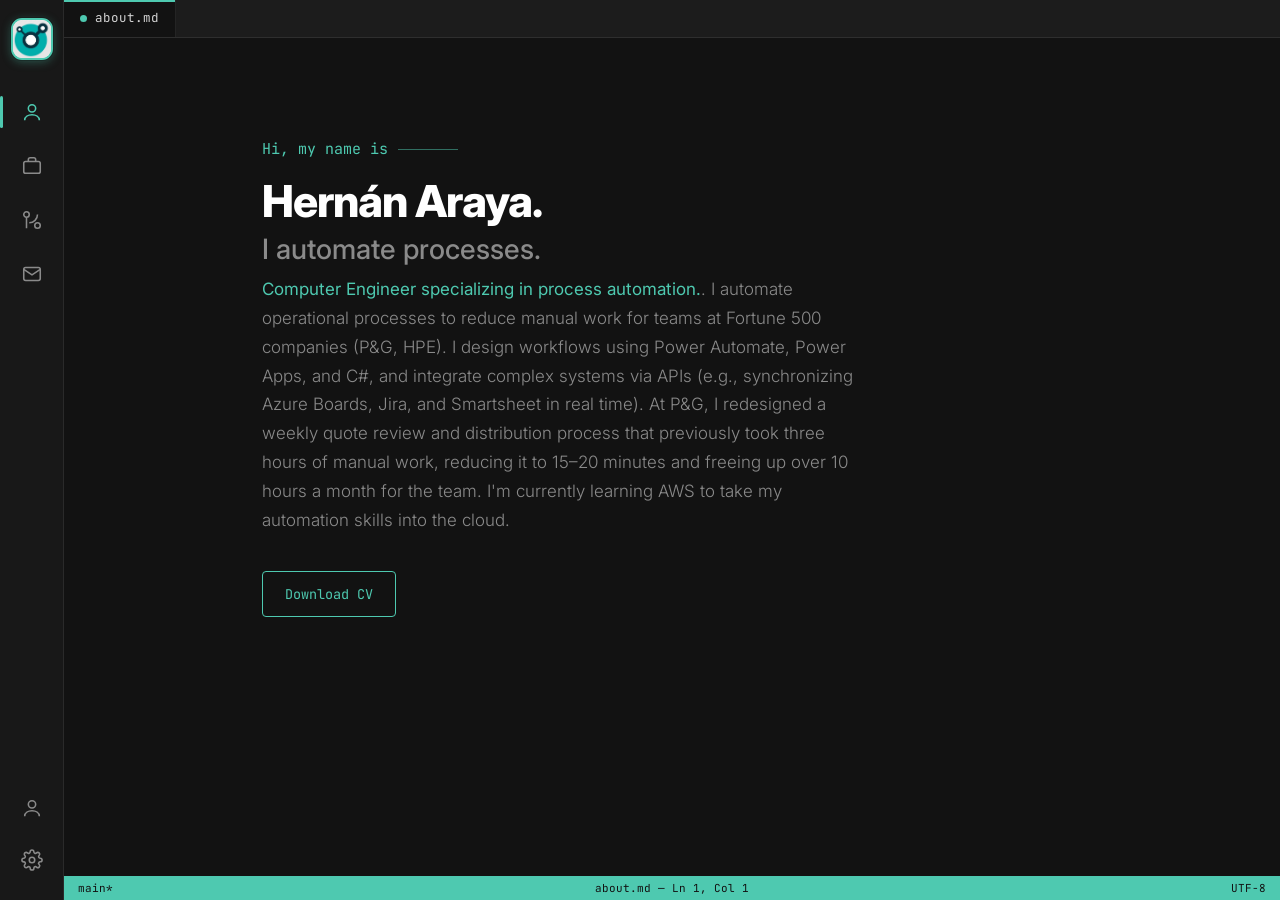
==== index.html @ 5e6f16f0 "Add assets folder and CV" ====
<!DOCTYPE html>
<html lang="es">

<head>
  <meta charset="UTF-8">
  <meta name="viewport" content="width=device-width, initial-scale=1.0">
  <link rel="icon" type="image/x-icon" href="assets/img/icon.ico">
  <title>Hernan Araya L</title>
  <link href="https://cdnjs.cloudflare.com/ajax/libs/twitter-bootstrap/5.3.3/css/bootstrap.min.css" rel="stylesheet">
  <link
    href="https://fonts.googleapis.com/css2?family=JetBrains+Mono:wght@400;500;700&family=Inter:wght@400;500;600;700;800&display=swap"
    rel="stylesheet">
  <link rel="stylesheet" type="text/css" href="styles.css">
</head>

<body>

  <div class="app">

    <!-- ICON RAIL -->
    <nav class="rail">
      <div class="rail-logo">
        <img src="assets/img/logo.jpg" alt="HDesarrollo" title="HDesarrollo">
      </div>

      <div class="rail-icons">


        <button class="rail-btn active" data-target="about">
          <!--<svg viewBox="0 0 24 24"><path d="M14 3v4a1 1 0 0 0 1 1h4"/><path d="M17 21H7a2 2 0 0 1-2-2V5a2 2 0 0 1 2-2h7l5 5v11a2 2 0 0 1-2 2z"/><path d="M9 13h6"/><path d="M9 17h6"/></svg>-->
          <svg viewBox="0 0 24 24">
            <circle cx="12" cy="8" r="4" />
            <path d="M4 21c0-4 4-6 8-6s8 2 8 6" />
          </svg>
          <span class="rail-tooltip">about.md</span>
        </button>

        <button class="rail-btn" data-target="work">
          <svg viewBox="0 0 24 24">
            <rect x="3" y="7" width="18" height="13" rx="2" />
            <path d="M8 7V5a2 2 0 0 1 2-2h4a2 2 0 0 1 2 2v2" />
          </svg>
          <span class="rail-tooltip">experience.py</span>
        </button>

        <button class="rail-btn" data-target="experience">
          <svg viewBox="0 0 24 24">
            <circle cx="6" cy="6" r="3" />
            <path d="M6 9v12" />
            <circle cx="18" cy="18" r="3" />
            <path d="M18 6a9 9 0 0 1-9 9" />
          </svg>
          <span class="rail-tooltip">projects.js</span>
        </button>



        <button class="rail-btn" data-target="contact">
          <svg viewBox="0 0 24 24">
            <rect x="3" y="5" width="18" height="14" rx="2" />
            <path d="m3 7 9 6 9-6" />
          </svg>
          <span class="rail-tooltip">contact.sh</span>
        </button>

      </div>
      <div class="rail-bottom">
        <button class="rail-btn">
          <svg viewBox="0 0 24 24">
            <circle cx="12" cy="8" r="4" />
            <path d="M4 21c0-4 4-6 8-6s8 2 8 6" />
          </svg>
          <span class="rail-tooltip">Hernán Araya</span>
        </button>
        <button class="rail-btn">
          <svg viewBox="0 0 24 24">
            <circle cx="12" cy="12" r="3" />
            <path
              d="M19.4 15a1.7 1.7 0 0 0 .34 1.87l.06.06a2 2 0 1 1-2.83 2.83l-.06-.06a1.7 1.7 0 0 0-1.87-.34 1.7 1.7 0 0 0-1 1.55V21a2 2 0 0 1-4 0v-.09A1.7 1.7 0 0 0 9 19.4a1.7 1.7 0 0 0-1.87.34l-.06.06a2 2 0 1 1-2.83-2.83l.06-.06a1.7 1.7 0 0 0 .34-1.87 1.7 1.7 0 0 0-1.55-1H3a2 2 0 0 1 0-4h.09A1.7 1.7 0 0 0 4.6 9a1.7 1.7 0 0 0-.34-1.87l-.06-.06a2 2 0 1 1 2.83-2.83l.06.06a1.7 1.7 0 0 0 1.87.34H9a1.7 1.7 0 0 0 1-1.55V3a2 2 0 0 1 4 0v.09a1.7 1.7 0 0 0 1 1.55 1.7 1.7 0 0 0 1.87-.34l.06-.06a2 2 0 1 1 2.83 2.83l-.06.06a1.7 1.7 0 0 0-.34 1.87V9a1.7 1.7 0 0 0 1.55 1H21a2 2 0 0 1 0 4h-.09a1.7 1.7 0 0 0-1.55 1z" />
          </svg>
          <span class="rail-tooltip">Settings</span>
        </button>
      </div>
    </nav>

    <!-- MAIN AREA -->
    <div class="main">

      <div class="tabbar">
        <div class="tab" id="tabLabel"><span class="dot"></span><span id="tabText">about.md</span></div>
      </div>

      <div class="content">

        <!-- ABOUT -->
        <section class="panel show" id="panel-about">
          <div class="eyebrow">Hi, my name is</div>
          <h1 class="page-title">Hernán Araya.</h1>
          <h3 class="page-title"><span>I automate processes.</span></h3>
          <p class="lead">
            <strong style="color:var(--teal)">Computer Engineer specializing in process automation.</strong>.
        
            I automate operational processes to reduce manual work for teams at Fortune 500 companies (P&G, HPE). I
            design workflows using Power Automate, Power Apps, and C#, and integrate complex systems via APIs (e.g.,
            synchronizing Azure Boards, Jira, and Smartsheet in real time).

            At P&G, I redesigned a weekly quote review and distribution process that previously took three hours of
            manual work, reducing it to 15–20 minutes and freeing up over 10 hours a month for the team.

           I'm currently learning AWS to take my automation skills into the cloud.
          </p>
          <a href="assets/Hernan Araya L Profile.pdf" download="Hernan Araya L Profile.pdf" class="btn-teal">Download CV</a>
        </section>

        <!-- EXPERIENCE -->
        <section class="panel" id="panel-work">
          <div class="num-heading"><span class="n">02.</span> Dónde he trabajado</div>

          <div class="exp-row">
            <div class="exp-date">2023 — Presente</div>
            <div>
              <div class="exp-role">Ingeniera de Software <span class="exp-company">@ Upstatement</span></div>
              <div class="exp-desc">Desarrollo de interfaces accesibles y de alto rendimiento para clientes de medios,
                gobierno y salud, colaborando estrechamente con diseño y producto.</div>
            </div>
          </div>

          <div class="exp-row">
            <div class="exp-date">2021 — 2023</div>
            <div>
              <div class="exp-role">Desarrolladora Frontend <span class="exp-company">@ Apollo GraphQL</span></div>
              <div class="exp-desc">Construcción de herramientas de documentación interactivas y mejoras en el
                rendimiento del sitio principal, reduciendo el tiempo de carga en un 40%.</div>
            </div>
          </div>

          <div class="exp-row">
            <div class="exp-date">2019 — 2021</div>
            <div>
              <div class="exp-role">Ingeniera Frontend <span class="exp-company">@ Starry</span></div>
              <div class="exp-desc">Desarrollo del panel de autoservicio del cliente, utilizado por miles de usuarios
                cada día para gestionar su servicio de internet.</div>
            </div>
          </div>
        </section>

        <!-- WORK / PROJECTS -->
        <section class="panel" id="panel-experience">
          <div class="num-heading"><span class="n">03.</span> Algunas cosas que he construido</div>

          <div class="proj-grid">
            <div class="proj-card">
              <div class="proj-top">
                <div class="proj-icon"><svg viewBox="0 0 24 24">
                    <rect x="3" y="3" width="7" height="7" rx="1" />
                    <rect x="14" y="3" width="7" height="7" rx="1" />
                    <rect x="3" y="14" width="7" height="7" rx="1" />
                    <rect x="14" y="14" width="7" height="7" rx="1" />
                  </svg></div>
                <div class="proj-links">
                  <svg viewBox="0 0 24 24">
                    <path
                      d="M9 19c-5 1.5-5-2.5-7-3m14 6v-3.9a3.1 3.1 0 0 0-.9-2.4c3-.3 6-1.5 6-6.6a5.1 5.1 0 0 0-1.4-3.5 4.7 4.7 0 0 0-.1-3.5s-1.1-.3-3.5 1.3a12.3 12.3 0 0 0-6.4 0C7.3 1.8 6.2 2.1 6.2 2.1a4.7 4.7 0 0 0-.1 3.5A5.1 5.1 0 0 0 4.7 9c0 5.1 3 6.3 6 6.6a3.1 3.1 0 0 0-.9 2.4V22" />
                  </svg>
                  <svg viewBox="0 0 24 24">
                    <path d="M18 13v6a2 2 0 0 1-2 2H5a2 2 0 0 1-2-2V8a2 2 0 0 1 2-2h6" />
                    <path d="m15 3 6 6" />
                    <path d="M10 14 21 3" />
                  </svg>
                </div>
              </div>
              <div class="proj-title">Halcyon Theme</div>
              <div class="proj-desc">Un tema oscuro de baja contrast para VS Code, Sublime Text, Atom, iTerm y más,
                descargado más de 200,000 veces.</div>
              <ul class="proj-stack">
                <li>VS Code</li>
                <li>Sublime Text</li>
                <li>Atom</li>
              </ul>
            </div>

            <div class="proj-card">
              <div class="proj-top">
                <div class="proj-icon"><svg viewBox="0 0 24 24">
                    <rect x="3" y="3" width="7" height="7" rx="1" />
                    <rect x="14" y="3" width="7" height="7" rx="1" />
                    <rect x="3" y="14" width="7" height="7" rx="1" />
                    <rect x="14" y="14" width="7" height="7" rx="1" />
                  </svg></div>
                <div class="proj-links">
                  <svg viewBox="0 0 24 24">
                    <path
                      d="M9 19c-5 1.5-5-2.5-7-3m14 6v-3.9a3.1 3.1 0 0 0-.9-2.4c3-.3 6-1.5 6-6.6a5.1 5.1 0 0 0-1.4-3.5 4.7 4.7 0 0 0-.1-3.5s-1.1-.3-3.5 1.3a12.3 12.3 0 0 0-6.4 0C7.3 1.8 6.2 2.1 6.2 2.1a4.7 4.7 0 0 0-.1 3.5A5.1 5.1 0 0 0 4.7 9c0 5.1 3 6.3 6 6.6a3.1 3.1 0 0 0-.9 2.4V22" />
                  </svg>
                  <svg viewBox="0 0 24 24">
                    <path d="M18 13v6a2 2 0 0 1-2 2H5a2 2 0 0 1-2-2V8a2 2 0 0 1 2-2h6" />
                    <path d="m15 3 6 6" />
                    <path d="M10 14 21 3" />
                  </svg>
                </div>
              </div>
              <div class="proj-title">Spotify Profile</div>
              <div class="proj-desc">Aplicación web que usa la API de Spotify para mostrar información detallada sobre
                el perfil musical de un usuario.</div>
              <ul class="proj-stack">
                <li>React</li>
                <li>Express</li>
                <li>Spotify API</li>
              </ul>
            </div>

            <div class="proj-card">
              <div class="proj-top">
                <div class="proj-icon"><svg viewBox="0 0 24 24">
                    <rect x="3" y="3" width="7" height="7" rx="1" />
                    <rect x="14" y="3" width="7" height="7" rx="1" />
                    <rect x="3" y="14" width="7" height="7" rx="1" />
                    <rect x="14" y="14" width="7" height="7" rx="1" />
                  </svg></div>
                <div class="proj-links">
                  <svg viewBox="0 0 24 24">
                    <path
                      d="M9 19c-5 1.5-5-2.5-7-3m14 6v-3.9a3.1 3.1 0 0 0-.9-2.4c3-.3 6-1.5 6-6.6a5.1 5.1 0 0 0-1.4-3.5 4.7 4.7 0 0 0-.1-3.5s-1.1-.3-3.5 1.3a12.3 12.3 0 0 0-6.4 0C7.3 1.8 6.2 2.1 6.2 2.1a4.7 4.7 0 0 0-.1 3.5A5.1 5.1 0 0 0 4.7 9c0 5.1 3 6.3 6 6.6a3.1 3.1 0 0 0-.9 2.4V22" />
                  </svg>
                </div>
              </div>
              <div class="proj-title">Build a Spotify Connected App</div>
              <div class="proj-desc">Curso en video y guía escrita para construir una app conectada a la API de Spotify
                usando Node y React.</div>
              <ul class="proj-stack">
                <li>Node.js</li>
                <li>React</li>
                <li>Heroku</li>
              </ul>
            </div>

            <div class="proj-card">
              <div class="proj-top">
                <div class="proj-icon"><svg viewBox="0 0 24 24">
                    <rect x="3" y="3" width="7" height="7" rx="1" />
                    <rect x="14" y="3" width="7" height="7" rx="1" />
                    <rect x="3" y="14" width="7" height="7" rx="1" />
                    <rect x="14" y="14" width="7" height="7" rx="1" />
                  </svg></div>
                <div class="proj-links">
                  <svg viewBox="0 0 24 24">
                    <path
                      d="M9 19c-5 1.5-5-2.5-7-3m14 6v-3.9a3.1 3.1 0 0 0-.9-2.4c3-.3 6-1.5 6-6.6a5.1 5.1 0 0 0-1.4-3.5 4.7 4.7 0 0 0-.1-3.5s-1.1-.3-3.5 1.3a12.3 12.3 0 0 0-6.4 0C7.3 1.8 6.2 2.1 6.2 2.1a4.7 4.7 0 0 0-.1 3.5A5.1 5.1 0 0 0 4.7 9c0 5.1 3 6.3 6 6.6a3.1 3.1 0 0 0-.9 2.4V22" />
                  </svg>
                  <svg viewBox="0 0 24 24">
                    <path d="M18 13v6a2 2 0 0 1-2 2H5a2 2 0 0 1-2-2V8a2 2 0 0 1 2-2h6" />
                    <path d="m15 3 6 6" />
                    <path d="M10 14 21 3" />
                  </svg>
                </div>
              </div>
              <div class="proj-title">Personal Website V3</div>
              <div class="proj-desc">Mi sitio personal, construido con Gatsby y alojado en Netlify, con animaciones
                cuidadas y diseño responsive.</div>
              <ul class="proj-stack">
                <li>Gatsby</li>
                <li>Netlify CMS</li>
              </ul>
            </div>
          </div>
        </section>

        <!-- CONTACT -->
        <section class="panel" id="panel-contact">
          <div class="contact-wrap">
            <div class="eyebrow">04. Qué sigue</div>
            <h1 class="page-title">Ponte en contacto</h1>
            <p class="lead">
              Actualmente estoy abierta a nuevas oportunidades; mi bandeja de entrada siempre
              está abierta. Ya sea que tengas una pregunta o solo quieras saludar, ¡haré lo
              posible por responderte!
            </p>
            <a href="mailto:hello@example.com" class="btn-teal">Di hola</a>
            <div class="contact-links">
              <a href="#">GitHub</a>
              <a href="#">LinkedIn</a>
              <a href="#">Twitter</a>
              <a href="#">Instagram</a>
            </div>
          </div>
        </section>

      </div>

      <div class="statusbar">
        <span>main*</span>
        <span id="statusText">about.md — Ln 1, Col 1</span>
        <span>UTF-8</span>
      </div>

    </div>
  </div>

  <script src="https://cdnjs.cloudflare.com/ajax/libs/twitter-bootstrap/5.3.3/js/bootstrap.bundle.min.js"></script>
  <script src="script.js"> </script>
</body>

</html>
---- styles.css ----
:root{
    --navy: #121212;
    --navy-light: #1c1c1c;
    --navy-lighter: #2a2a2a;
    --rail: #181818;
    --slate: #8a8a8a;
    --slate-light: #d4d4d4;
    --teal: #4ec9b0;
    --white: #ffffff;
    --border: rgba(255,255,255,0.08);
  }
  *{box-sizing:border-box;}
  html,body{height:100%;}
  body{
    margin:0;
    background:var(--navy);
    color:var(--slate);
    font-family:'Inter',sans-serif;
    overflow:hidden;
  }
  .app{
    display:flex;
    height:100vh;
    width:100vw;
  }

  /* ===== ICON RAIL ===== */
  .rail{
    width:64px;
    flex-shrink:0;
    background:var(--rail);
    border-right:1px solid var(--border);
    display:flex;
    flex-direction:column;
    align-items:center;
    padding-top:18px;
  }
  .rail-logo{
    width:42px;height:42px;
    border-radius:11px;
    overflow:hidden;
    background:#f6f7f8;
    border:2px solid var(--teal);
    box-shadow:0 0 0 1px rgba(0,0,0,0.25), 0 2px 10px rgba(78,201,176,0.35);
    display:flex;align-items:center;justify-content:center;
    margin-bottom:28px;
  }
  .rail-logo img{
    width:100%;height:100%;
    object-fit:cover;
  }
  .rail-icons{
    display:flex;
    flex-direction:column;
    gap:6px;
    flex:1;
  }
  .rail-btn{
    width:48px;height:48px;
    display:flex;align-items:center;justify-content:center;
    background:none;border:none;
    color:var(--slate);
    position:relative;
    cursor:pointer;
    border-radius:8px;
    transition:color .2s ease, background .2s ease;
  }
  .rail-btn svg{width:22px;height:22px;stroke:currentColor;fill:none;stroke-width:1.7;transition:transform .2s ease;}
  .rail-btn:hover{color:var(--white);}
  .rail-btn:hover svg{transform:translateY(-1px);}
  .rail-btn.active{color:var(--teal);}
  .rail-btn.active::before{
    content:"";
    position:absolute;
    left:-8px; top:8px; bottom:8px;
    width:3px;
    background:var(--teal);
    border-radius:2px;
  }
  .rail-bottom{
    display:flex;flex-direction:column;gap:4px;
    padding-bottom:16px;
  }
  .rail-tooltip{
    position:absolute;
    left:60px;
    background:var(--navy-lighter);
    color:var(--white);
    font-size:12px;
    font-family:'JetBrains Mono',monospace;
    padding:5px 10px;
    border-radius:5px;
    white-space:nowrap;
    opacity:0;
    pointer-events:none;
    transform:translateX(-6px);
    transition:opacity .15s ease, transform .15s ease;
    z-index:10;
    border:1px solid var(--border);
  }
  .rail-btn:hover .rail-tooltip{opacity:1; transform:translateX(0);}

  /* ===== MAIN AREA ===== */
  .main{
    flex:1;
    display:flex;
    flex-direction:column;
    min-width:0;
  }

  /* fake editor tab bar, reflects active section like an open file */
  .tabbar{
    height:38px;
    background:var(--navy-light);
    border-bottom:1px solid var(--border);
    display:flex;
    align-items:stretch;
    flex-shrink:0;
  }
  .tab{
    display:flex;align-items:center;gap:8px;
    padding:0 16px;
    font-family:'JetBrains Mono',monospace;
    font-size:12.5px;
    color:var(--slate-light);
    border-right:1px solid var(--border);
    background:var(--navy);
    position:relative;
  }
  .tab::before{
    content:"";
    position:absolute;
    top:0;left:0;right:0;
    height:2px;
    background:var(--teal);
  }
  .tab .dot{width:7px;height:7px;border-radius:50%;background:var(--teal);flex-shrink:0;}

  .content{
    flex:1;
    overflow-y:auto;
    padding:0;
  }
  .content::-webkit-scrollbar{width:10px;}
  .content::-webkit-scrollbar-track{background:var(--navy);}
  .content::-webkit-scrollbar-thumb{background:var(--navy-lighter);border-radius:6px;}

  .panel{
    display:none;
    max-width:900px;
    margin:0 auto;
    padding:100px 40px 120px;
    animation:fadeUp .45s ease;
  }
  .panel.show{display:block;}
  @keyframes fadeUp{
    from{opacity:0; transform:translateY(14px);}
    to{opacity:1; transform:translateY(0);}
  }

  .eyebrow{
    color:var(--teal);
    font-family:'JetBrains Mono',monospace;
    font-size:15px;
    margin-bottom:14px;
    display:flex;
    align-items:center;
    gap:10px;
  }
  .eyebrow::after{
    content:"";
    height:1px;
    flex:0 0 60px;
    background:var(--teal);
    opacity:.5;
  }
  h1.page-title{
    font-size:44px;
    font-weight:800;
    color:var(--white);
    margin:0 0 6px;
    letter-spacing:-1px;
  }
  h1.page-title span{color:var(--slate);}
  p.lead{
    max-width:600px;
    font-size:17px;
    line-height:1.7;
    color:var(--slate);
  }
  .btn-teal{
    margin-top:20px;
    display:inline-block;
    border:1px solid var(--teal);
    color:var(--teal);
    font-family:'JetBrains Mono',monospace;
    font-size:13.5px;
    padding:12px 22px;
    border-radius:4px;
    text-decoration:none;
    transition:background .2s ease, transform .2s ease;
  }
  .btn-teal:hover{background:rgba(100,255,218,0.08); transform:translateY(-2px); color:var(--teal);}

  /* numbered heading used for sections where sequence is real (experience timeline) */
  .num-heading{
    display:flex;align-items:center;gap:10px;
    font-size:26px;font-weight:700;color:var(--white);
    margin-bottom:36px;
  }
  .num-heading .n{color:var(--teal); font-family:'JetBrains Mono',monospace; font-size:20px;}
  .num-heading::after{content:"";flex:1;height:1px;background:var(--navy-lighter);margin-left:14px;}

  /* Experience */
  .exp-row{
    display:flex;
    gap:24px;
    padding:22px 0;
    border-bottom:1px solid var(--navy-lighter);
  }
  .exp-row:last-child{border-bottom:none;}
  .exp-date{
    width:130px;flex-shrink:0;
    font-family:'JetBrains Mono',monospace;
    font-size:12.5px;
    color:var(--slate);
    padding-top:3px;
  }
  .exp-role{color:var(--white); font-weight:600; font-size:16px; margin-bottom:4px;}
  .exp-company{color:var(--teal); font-weight:500;}
  .exp-desc{margin-top:8px; font-size:14.5px; line-height:1.7; color:var(--slate);}

  /* Projects */
  .proj-grid{display:grid; grid-template-columns:1fr 1fr; gap:22px;}
  @media (max-width:700px){.proj-grid{grid-template-columns:1fr;}}
  .proj-card{
    background:var(--navy-light);
    border:1px solid var(--border);
    border-radius:6px;
    padding:24px;
    transition:transform .25s ease, border-color .25s ease;
  }
  .proj-card:hover{transform:translateY(-5px); border-color:var(--teal);}
  .proj-top{display:flex; justify-content:space-between; align-items:flex-start; margin-bottom:18px;}
  .proj-icon{color:var(--teal);}
  .proj-icon svg{width:22px;height:22px;stroke:currentColor;fill:none;stroke-width:1.6;}
  .proj-links{display:flex; gap:12px; color:var(--slate-light);}
  .proj-links svg{width:19px;height:19px;stroke:currentColor;fill:none;stroke-width:1.6;}
  .proj-title{color:var(--white); font-size:17.5px; font-weight:700; margin-bottom:10px;}
  .proj-desc{font-size:14px; line-height:1.7; color:var(--slate);}
  .proj-stack{
    list-style:none; display:flex; flex-wrap:wrap; gap:10px 14px;
    padding:0; margin:18px 0 0;
    font-family:'JetBrains Mono',monospace;
    font-size:11.5px; color:var(--slate);
  }

  /* Contact */
  .contact-wrap{text-align:center; padding-top:60px;}
  .contact-wrap .eyebrow{justify-content:center;}
  .contact-wrap .eyebrow::after{display:none;}
  .contact-wrap h1{font-size:46px;}
  .contact-wrap p.lead{margin:0 auto; text-align:center;}
  .contact-links{
    display:flex; justify-content:center; gap:22px; margin-top:36px;
    font-family:'JetBrains Mono',monospace; font-size:13px;
  }
  .contact-links a{color:var(--slate-light); text-decoration:none; border-bottom:1px solid transparent;}
  .contact-links a:hover{color:var(--teal); border-color:var(--teal);}

  /* status bar bottom, VS Code flavor */
  .statusbar{
    height:24px;
    background:var(--teal);
    color:var(--navy);
    font-family:'JetBrains Mono',monospace;
    font-size:11px;
    display:flex;
    align-items:center;
    justify-content:space-between;
    padding:0 14px;
    flex-shrink:0;
  }
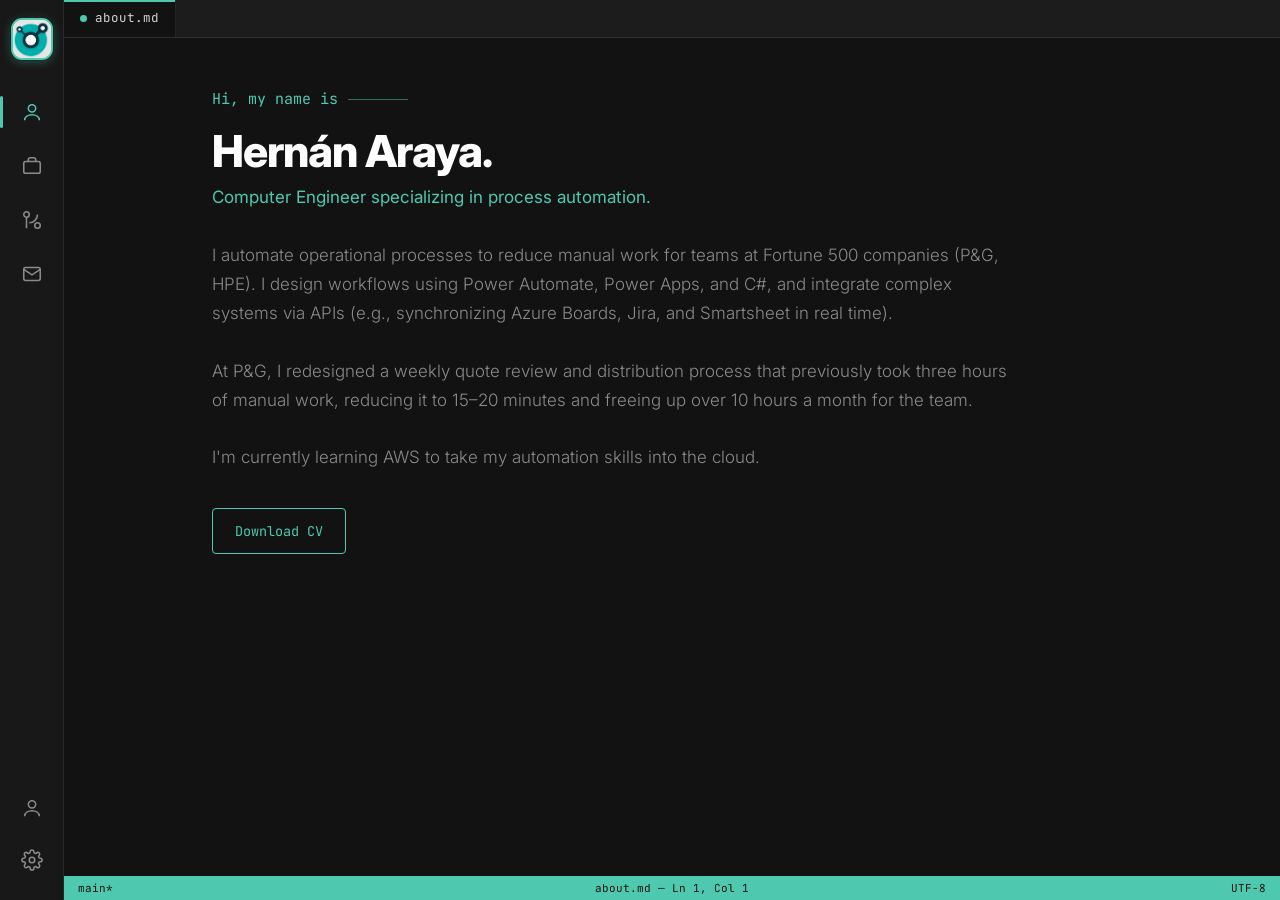
==== commit 191fab50: "Add CV and modified the max-width to p tag" ====
--- a/index.html
+++ b/index.html
@@ -96,17 +96,16 @@
         <section class="panel show" id="panel-about">
           <div class="eyebrow">Hi, my name is</div>
           <h1 class="page-title">Hernán Araya.</h1>
-          <h3 class="page-title"><span>I automate processes.</span></h3>
           <p class="lead">
-            <strong style="color:var(--teal)">Computer Engineer specializing in process automation.</strong>.
-        
+            <strong style="color:var(--teal)">Computer Engineer specializing in process automation.</strong>
+            <br><br>
             I automate operational processes to reduce manual work for teams at Fortune 500 companies (P&G, HPE). I
             design workflows using Power Automate, Power Apps, and C#, and integrate complex systems via APIs (e.g.,
             synchronizing Azure Boards, Jira, and Smartsheet in real time).
-
+            <br><br>
             At P&G, I redesigned a weekly quote review and distribution process that previously took three hours of
             manual work, reducing it to 15–20 minutes and freeing up over 10 hours a month for the team.
-
+            <br><br>
            I'm currently learning AWS to take my automation skills into the cloud.
           </p>
           <a href="assets/Hernan Araya L Profile.pdf" download="Hernan Araya L Profile.pdf" class="btn-teal">Download CV</a>
--- a/styles.css
+++ b/styles.css
@@ -147,11 +147,12 @@
 
   .panel{
     display:none;
-    max-width:900px;
+    max-width:1000px;
     margin:0 auto;
-    padding:100px 40px 120px;
+    padding:50px 40px 120px;
     animation:fadeUp .45s ease;
   }
+
   .panel.show{display:block;}
   @keyframes fadeUp{
     from{opacity:0; transform:translateY(14px);}
@@ -183,7 +184,7 @@
   }
   h1.page-title span{color:var(--slate);}
   p.lead{
-    max-width:600px;
+    max-width:800px;
     font-size:17px;
     line-height:1.7;
     color:var(--slate);
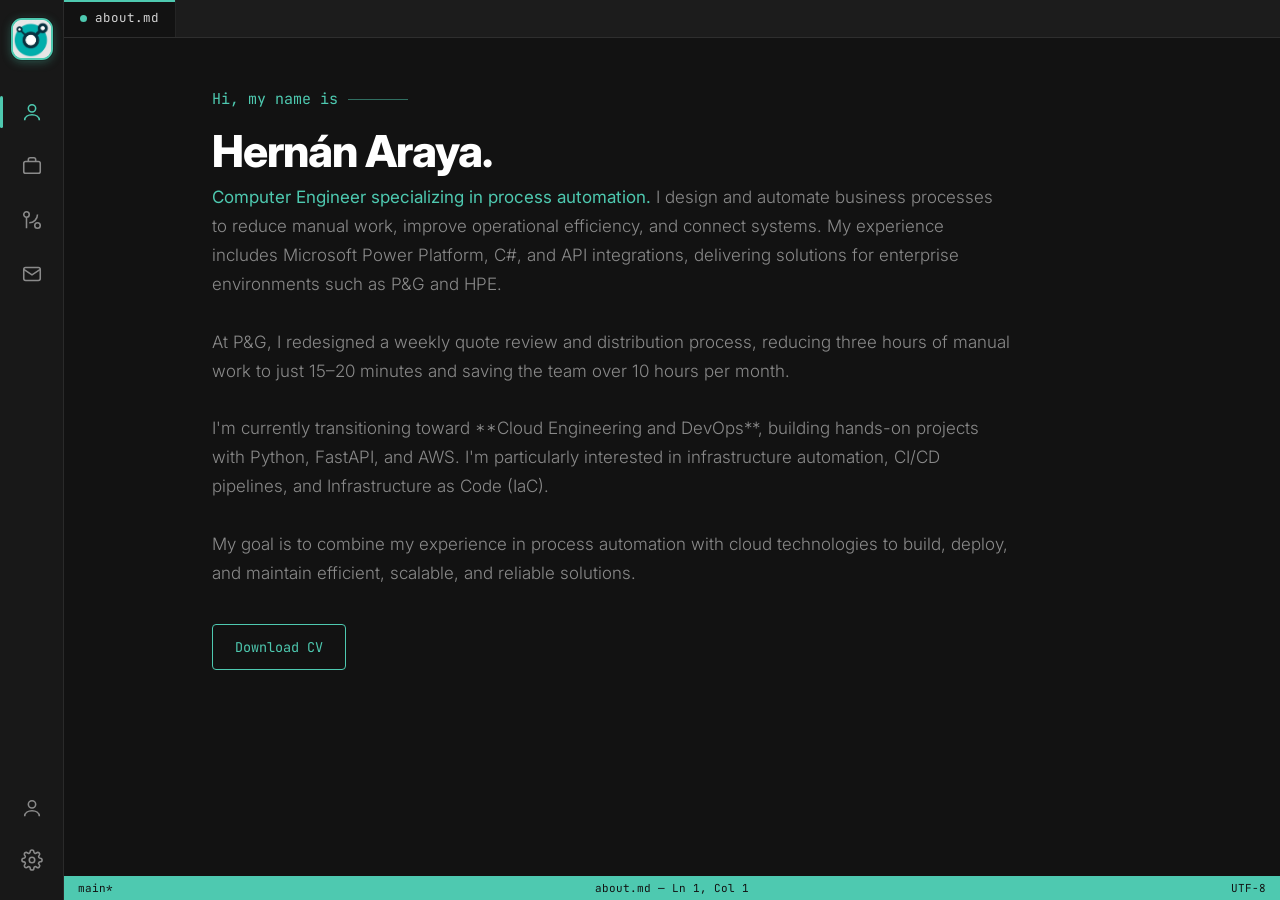
==== commit 4aaffd28: "Revise personal description and skills in index.html Updated the personal description to reflect cur" ====
--- a/index.html
+++ b/index.html
@@ -40,7 +40,7 @@
             <rect x="3" y="7" width="18" height="13" rx="2" />
             <path d="M8 7V5a2 2 0 0 1 2-2h4a2 2 0 0 1 2 2v2" />
           </svg>
-          <span class="rail-tooltip">experience.py</span>
+          <span class="rail-tooltip">experience.js</span>
         </button>
 
         <button class="rail-btn" data-target="experience">
@@ -50,7 +50,7 @@
             <circle cx="18" cy="18" r="3" />
             <path d="M18 6a9 9 0 0 1-9 9" />
           </svg>
-          <span class="rail-tooltip">projects.js</span>
+          <span class="rail-tooltip">projects.py</span>
         </button>
 
 
@@ -98,56 +98,243 @@
           <h1 class="page-title">Hernán Araya.</h1>
           <p class="lead">
             <strong style="color:var(--teal)">Computer Engineer specializing in process automation.</strong>
-            <br><br>
-            I automate operational processes to reduce manual work for teams at Fortune 500 companies (P&G, HPE). I
-            design workflows using Power Automate, Power Apps, and C#, and integrate complex systems via APIs (e.g.,
-            synchronizing Azure Boards, Jira, and Smartsheet in real time).
-            <br><br>
-            At P&G, I redesigned a weekly quote review and distribution process that previously took three hours of
-            manual work, reducing it to 15–20 minutes and freeing up over 10 hours a month for the team.
-            <br><br>
-           I'm currently learning AWS to take my automation skills into the cloud.
+            
+
+
+         
+
+I design and automate business processes to reduce manual work, improve operational efficiency, and connect systems. My experience includes Microsoft Power Platform, C#, and API integrations, delivering solutions for enterprise environments such as P&G and HPE.
+ <br><br>
+At P&G, I redesigned a weekly quote review and distribution process, reducing three hours of manual work to just 15–20 minutes and saving the team over 10 hours per month.
+ <br><br>
+I'm currently transitioning toward **Cloud Engineering and DevOps**, building hands-on projects with Python, FastAPI, and AWS. I'm particularly interested in infrastructure automation, CI/CD pipelines, and Infrastructure as Code (IaC).
+ <br><br>
+My goal is to combine my experience in process automation with cloud technologies to build, deploy, and maintain efficient, scalable, and reliable solutions.
           </p>
-          <a href="assets/Hernan Araya L Profile.pdf" download="Hernan Araya L Profile.pdf" class="btn-teal">Download CV</a>
+          <a href="assets/Hernan Araya L Profile.pdf" download="Hernan Araya L Profile.pdf" class="btn-teal">Download
+            CV</a>
         </section>
 
         <!-- EXPERIENCE -->
         <section class="panel" id="panel-work">
-          <div class="num-heading"><span class="n">02.</span> Dónde he trabajado</div>
+          <div class="num-heading"><span class="n">02.</span> Experience</div>
 
           <div class="exp-row">
-            <div class="exp-date">2023 — Presente</div>
+            <div class="exp-date"> Aug 2025 — Aug 2026</div>
             <div>
-              <div class="exp-role">Ingeniera de Software <span class="exp-company">@ Upstatement</span></div>
-              <div class="exp-desc">Desarrollo de interfaces accesibles y de alto rendimiento para clientes de medios,
-                gobierno y salud, colaborando estrechamente con diseño y producto.</div>
+              <div class="exp-role">Grooming Process Automation - <span class="exp-company"> Procter & Gamble </span>
+              </div>
+              <div class="exp-desc">
+                <ul>
+                  <li>
+                    Redesigned the weekly process for reviewing and distributing supplier quotes (C&F), reducing the
+                    time required from 3 hours to 15–20 minutes via an automated workflow using Power Automate.
+                  </li>
+                  <li>
+                    Developed a second workflow to automatically process quotes returned by suppliers, cutting a 2–3
+                    hour weekly task down to 20 minutes.
+                  </li>
+                  <li>
+                    Automated the periodic reminder system for OOQ updates for PSMs and Buyers, eliminating
+                    approximately one hour of manual follow-up work per person each week.
+                  </li>
+                  <li>
+                    Built a Power BI dashboard to visualize OOQ savings by consolidating data from the NA and LA regions
+                  </li>
+                  <li>
+                    Designed a Power Apps application (4 screens) to manage the "Below MOQ" approval process among
+                    Planners, PSCs, and Buyers, integrating a SharePoint List as the database—resulting in a 20%
+                    reduction in process time.
+                  </li>
+                  <li>
+                    Configured a Knime workflow to consolidate material data from the NA and LA regions into an
+                    automated report that feeds into Power BI.
+                  </li>
+                  <li>
+                    Documented processes and automation evaluation methodologies to facilitate knowledge transfer within
+                    a distributed team.
+                  </li>
+                </ul>
+
+              </div>
+
+              <div>
+                <ul class="exp-tags">
+                  <li>Power Automate</li>
+                  <li>Power Apps</li>
+                  <li>Knime</li>
+                  <li>Excel</li>
+                  <li>SharePoint Lists</li>
+                  <li>Office Scripts</li>
+                  <li>TypeScript</li>
+                  <li>Power BI</li>
+                </ul>
+              </div>
+
+
             </div>
           </div>
 
           <div class="exp-row">
-            <div class="exp-date">2021 — 2023</div>
+            <div class="exp-date">Sep 2021 — Jul 2023</div>
             <div>
-              <div class="exp-role">Desarrolladora Frontend <span class="exp-company">@ Apollo GraphQL</span></div>
-              <div class="exp-desc">Construcción de herramientas de documentación interactivas y mejoras en el
-                rendimiento del sitio principal, reduciendo el tiempo de carga en un 40%.</div>
+              <div class="exp-role">Software Developer/Process Automation - <span class="exp-company"> Hewlett Packard
+                  Enterprise</span></div>
+              <div class="exp-desc">
+                <ul>
+                  <li>
+                    Built an end-to-end web application (C#, Blazor, EPPlus) to automate the cleaning and consolidation
+                    of 16,000 row reports from Power BI, eliminating a manual process that took nearly 4 hours daily.
+                  </li>
+                  <li>
+                    Developed synchronization logic between Azure Boards, Jira, and Smartsheet (C#, SQL Server, Power
+                    Automate, Azure WebJobs) by consuming the three platforms' APIs and writing database logic to
+                    replace manual weekly synchronization with an automated daily process.
+                  </li>
+                  <li>
+                    Primarily built an automated PowerPoint executive summary generator (C#, GemBox, SQL Server, Power
+                    Automate) for new sales opportunities.
+                  </li>
+                  <li>
+                    Primarily developed a bot (Power Automate, SharePoint, Dataverse) to automate the bulk uploading and
+                    attaching of files for post-warranty sales opportunities, as part of a global process expansion
+                    initiative (IBO).
+                  </li>
+                </ul>
+              </div>
+
+              <div>
+                <ul class="exp-tags">
+                  <li>Power Automate</li>
+                  <li>C#</li>
+                  <li>Blazor</li>
+                  <li>API Integration</li>
+                  <li>Dataverse</li>
+                  <li>Microsoft SQL Server</li>
+                  <li>Microsoft Azure</li>
+                  <li>Postman</li>
+                  <li>Azure WebJobs</li>
+                  <li>EEPlus</li>
+                  <li>GemBox</li>
+                  <li>Jira</li>
+                  <li>Git</li>
+                </ul>
+              </div>
+
+
             </div>
           </div>
 
           <div class="exp-row">
-            <div class="exp-date">2019 — 2021</div>
+            <div class="exp-date">Apr 2017 — Dec 2019</div>
             <div>
-              <div class="exp-role">Ingeniera Frontend <span class="exp-company">@ Starry</span></div>
-              <div class="exp-desc">Desarrollo del panel de autoservicio del cliente, utilizado por miles de usuarios
-                cada día para gestionar su servicio de internet.</div>
+              <div class="exp-role">Web & Data Developer (Student Assistant) - <span class="exp-company"> Universidad
+                  Estatal a
+                  Distancia</span></div>
+
+              <div class="exp-desc">
+                <ul>
+                  <li>Built WordPress sites with Divi tailored to the needs of different university departments.</li>
+                  <li>Customized sites with JavaScript to add small calculations and display dynamic data.</li>
+                  <li>Managed geospatial data and stored it in PostgreSQL using PostGIS.</li>
+                  <li>Developed a web platform with CakePHP, HTML, JavaScript, and CSS to centralize learning resources.
+                  </li>
+                </ul>
+              </div>
+
+              <div>
+                <ul class="exp-tags">
+                  <li>WordPress</li>
+                  <li>Divi</li>
+                  <li>JavaScript</li>
+                  <li>PostgreSQL</li>
+                  <li>PostGIS</li>
+                  <li>CakePHP</li>
+                  <li>PHP</li>
+                  <li>HTML</li>
+                  <li>CSS</li>
+                </ul>
+              </div>
+
             </div>
           </div>
         </section>
 
         <!-- WORK / PROJECTS -->
         <section class="panel" id="panel-experience">
-          <div class="num-heading"><span class="n">03.</span> Algunas cosas que he construido</div>
+
+          <div class="num-heading"><span class="n">03.</span> My projects</div>
 
           <div class="proj-grid">
+            <div class="proj-card">
+              <div class="proj-top">
+                <div class="proj-icon"><svg viewBox="0 0 24 24">
+                    <rect x="3" y="3" width="7" height="7" rx="1" />
+                    <rect x="14" y="3" width="7" height="7" rx="1" />
+                    <rect x="3" y="14" width="7" height="7" rx="1" />
+                    <rect x="14" y="14" width="7" height="7" rx="1" />
+                  </svg></div>
+                <div class="proj-links">
+
+                  <a href="https://github.com/haraya/InventarioTFGUNED" target="_blank" rel="noopener"
+                    aria-label="Ver código en GitHub">
+                    <svg viewBox="0 0 24 24">
+                      <path
+                        d="M9 19c-5 1.5-5-2.5-7-3m14 6v-3.9a3.1 3.1 0 0 0-.9-2.4c3-.3 6-1.5 6-6.6a5.1 5.1 0 0 0-1.4-3.5 4.7 4.7 0 0 0-.1-3.5s-1.1-.3-3.5 1.3a12.3 12.3 0 0 0-6.4 0C7.3 1.8 6.2 2.1 6.2 2.1a4.7 4.7 0 0 0-.1 3.5A5.1 5.1 0 0 0 4.7 9c0 5.1 3 6.3 6 6.6a3.1 3.1 0 0 0-.9 2.4V22" />
+                    </svg>
+                  </a>
+
+                  <!--<svg viewBox="0 0 24 24">
+                    <path d="M18 13v6a2 2 0 0 1-2 2H5a2 2 0 0 1-2-2V8a2 2 0 0 1 2-2h6" />
+                    <path d="m15 3 6 6" />
+                    <path d="M10 14 21 3" /> -->
+                  </svg>
+                </div>
+              </div>
+              <div class="proj-title">Inventory System</div>
+              <div class="proj-desc">I build the Inventory system of my graduate project using PHP, Laravel, Livewire and MySQL as database</div>
+              <ul class="proj-stack">
+                <li>Laravel</li>
+                <li>LiveWire</li>
+                <li>VSCode</li>
+                <li>PHP</li>
+                <li>Cursor</li>
+                <li>MySQL</li>
+              </ul>
+            </div>
+
+           <!-- <div class="proj-card">
+              <div class="proj-top">
+                <div class="proj-icon"><svg viewBox="0 0 24 24">
+                    <rect x="3" y="3" width="7" height="7" rx="1" />
+                    <rect x="14" y="3" width="7" height="7" rx="1" />
+                    <rect x="3" y="14" width="7" height="7" rx="1" />
+                    <rect x="14" y="14" width="7" height="7" rx="1" />
+                  </svg></div>
+                <div class="proj-links">
+                  <svg viewBox="0 0 24 24">
+                    <path
+                      d="M9 19c-5 1.5-5-2.5-7-3m14 6v-3.9a3.1 3.1 0 0 0-.9-2.4c3-.3 6-1.5 6-6.6a5.1 5.1 0 0 0-1.4-3.5 4.7 4.7 0 0 0-.1-3.5s-1.1-.3-3.5 1.3a12.3 12.3 0 0 0-6.4 0C7.3 1.8 6.2 2.1 6.2 2.1a4.7 4.7 0 0 0-.1 3.5A5.1 5.1 0 0 0 4.7 9c0 5.1 3 6.3 6 6.6a3.1 3.1 0 0 0-.9 2.4V22" />
+                  </svg>
+                  <svg viewBox="0 0 24 24">
+                    <path d="M18 13v6a2 2 0 0 1-2 2H5a2 2 0 0 1-2-2V8a2 2 0 0 1 2-2h6" />
+                    <path d="m15 3 6 6" />
+                    <path d="M10 14 21 3" />
+                  </svg>
+                </div>
+              </div>
+
+
+              <div class="proj-title">Spotify Profile</div>
+              <div class="proj-desc">Aplicación web que usa la API de Spotify para mostrar información detallada sobre
+                el perfil musical de un usuario.</div>
+              <ul class="proj-stack">
+                <li>React</li>
+                <li>Express</li>
+                <li>Spotify API</li>
+              </ul>
+            </div>
+
             <div class="proj-card">
               <div class="proj-top">
                 <div class="proj-icon"><svg viewBox="0 0 24 24">
@@ -161,20 +348,15 @@
                     <path
                       d="M9 19c-5 1.5-5-2.5-7-3m14 6v-3.9a3.1 3.1 0 0 0-.9-2.4c3-.3 6-1.5 6-6.6a5.1 5.1 0 0 0-1.4-3.5 4.7 4.7 0 0 0-.1-3.5s-1.1-.3-3.5 1.3a12.3 12.3 0 0 0-6.4 0C7.3 1.8 6.2 2.1 6.2 2.1a4.7 4.7 0 0 0-.1 3.5A5.1 5.1 0 0 0 4.7 9c0 5.1 3 6.3 6 6.6a3.1 3.1 0 0 0-.9 2.4V22" />
                   </svg>
-                  <svg viewBox="0 0 24 24">
-                    <path d="M18 13v6a2 2 0 0 1-2 2H5a2 2 0 0 1-2-2V8a2 2 0 0 1 2-2h6" />
-                    <path d="m15 3 6 6" />
-                    <path d="M10 14 21 3" />
-                  </svg>
                 </div>
               </div>
-              <div class="proj-title">Halcyon Theme</div>
-              <div class="proj-desc">Un tema oscuro de baja contrast para VS Code, Sublime Text, Atom, iTerm y más,
-                descargado más de 200,000 veces.</div>
+              <div class="proj-title">Build a Spotify Connected App</div>
+              <div class="proj-desc">Curso en video y guía escrita para construir una app conectada a la API de Spotify
+                usando Node y React.</div>
               <ul class="proj-stack">
-                <li>VS Code</li>
-                <li>Sublime Text</li>
-                <li>Atom</li>
+                <li>Node.js</li>
+                <li>React</li>
+                <li>Heroku</li>
               </ul>
             </div>
 
@@ -198,61 +380,6 @@
                   </svg>
                 </div>
               </div>
-              <div class="proj-title">Spotify Profile</div>
-              <div class="proj-desc">Aplicación web que usa la API de Spotify para mostrar información detallada sobre
-                el perfil musical de un usuario.</div>
-              <ul class="proj-stack">
-                <li>React</li>
-                <li>Express</li>
-                <li>Spotify API</li>
-              </ul>
-            </div>
-
-            <div class="proj-card">
-              <div class="proj-top">
-                <div class="proj-icon"><svg viewBox="0 0 24 24">
-                    <rect x="3" y="3" width="7" height="7" rx="1" />
-                    <rect x="14" y="3" width="7" height="7" rx="1" />
-                    <rect x="3" y="14" width="7" height="7" rx="1" />
-                    <rect x="14" y="14" width="7" height="7" rx="1" />
-                  </svg></div>
-                <div class="proj-links">
-                  <svg viewBox="0 0 24 24">
-                    <path
-                      d="M9 19c-5 1.5-5-2.5-7-3m14 6v-3.9a3.1 3.1 0 0 0-.9-2.4c3-.3 6-1.5 6-6.6a5.1 5.1 0 0 0-1.4-3.5 4.7 4.7 0 0 0-.1-3.5s-1.1-.3-3.5 1.3a12.3 12.3 0 0 0-6.4 0C7.3 1.8 6.2 2.1 6.2 2.1a4.7 4.7 0 0 0-.1 3.5A5.1 5.1 0 0 0 4.7 9c0 5.1 3 6.3 6 6.6a3.1 3.1 0 0 0-.9 2.4V22" />
-                  </svg>
-                </div>
-              </div>
-              <div class="proj-title">Build a Spotify Connected App</div>
-              <div class="proj-desc">Curso en video y guía escrita para construir una app conectada a la API de Spotify
-                usando Node y React.</div>
-              <ul class="proj-stack">
-                <li>Node.js</li>
-                <li>React</li>
-                <li>Heroku</li>
-              </ul>
-            </div>
-
-            <div class="proj-card">
-              <div class="proj-top">
-                <div class="proj-icon"><svg viewBox="0 0 24 24">
-                    <rect x="3" y="3" width="7" height="7" rx="1" />
-                    <rect x="14" y="3" width="7" height="7" rx="1" />
-                    <rect x="3" y="14" width="7" height="7" rx="1" />
-                    <rect x="14" y="14" width="7" height="7" rx="1" />
-                  </svg></div>
-                <div class="proj-links">
-                  <svg viewBox="0 0 24 24">
-                    <path
-                      d="M9 19c-5 1.5-5-2.5-7-3m14 6v-3.9a3.1 3.1 0 0 0-.9-2.4c3-.3 6-1.5 6-6.6a5.1 5.1 0 0 0-1.4-3.5 4.7 4.7 0 0 0-.1-3.5s-1.1-.3-3.5 1.3a12.3 12.3 0 0 0-6.4 0C7.3 1.8 6.2 2.1 6.2 2.1a4.7 4.7 0 0 0-.1 3.5A5.1 5.1 0 0 0 4.7 9c0 5.1 3 6.3 6 6.6a3.1 3.1 0 0 0-.9 2.4V22" />
-                  </svg>
-                  <svg viewBox="0 0 24 24">
-                    <path d="M18 13v6a2 2 0 0 1-2 2H5a2 2 0 0 1-2-2V8a2 2 0 0 1 2-2h6" />
-                    <path d="m15 3 6 6" />
-                    <path d="M10 14 21 3" />
-                  </svg>
-                </div>
-              </div>
               <div class="proj-title">Personal Website V3</div>
               <div class="proj-desc">Mi sitio personal, construido con Gatsby y alojado en Netlify, con animaciones
                 cuidadas y diseño responsive.</div>
@@ -260,26 +387,25 @@
                 <li>Gatsby</li>
                 <li>Netlify CMS</li>
               </ul>
-            </div>
+            </div> -->
+
           </div>
         </section>
+
 
         <!-- CONTACT -->
         <section class="panel" id="panel-contact">
           <div class="contact-wrap">
-            <div class="eyebrow">04. Qué sigue</div>
-            <h1 class="page-title">Ponte en contacto</h1>
+            <div class="eyebrow">04. What's next</div>
+            <h1 class="page-title">Get in touch</h1>
             <p class="lead">
-              Actualmente estoy abierta a nuevas oportunidades; mi bandeja de entrada siempre
-              está abierta. Ya sea que tengas una pregunta o solo quieras saludar, ¡haré lo
-              posible por responderte!
+              I'm currently open to remote opportunities in software engineering and automation. <br>
+              If you have a question or just want to connect, my inbox is always open.
             </p>
-            <a href="mailto:hello@example.com" class="btn-teal">Di hola</a>
+            <a href="mailto:hernan.araya96@outlook.com" class="btn-teal">Say hello</a>
             <div class="contact-links">
-              <a href="#">GitHub</a>
-              <a href="#">LinkedIn</a>
-              <a href="#">Twitter</a>
-              <a href="#">Instagram</a>
+              <a href="https://github.com/haraya">GitHub</a>
+              <a href="https://www.linkedin.com/in/hernanarayalopez">LinkedIn</a>
             </div>
           </div>
         </section>
@@ -299,4 +425,4 @@
   <script src="script.js"> </script>
 </body>
 
-</html>+</html>
--- a/styles.css
+++ b/styles.css
@@ -221,7 +221,7 @@
   }
   .exp-row:last-child{border-bottom:none;}
   .exp-date{
-    width:130px;flex-shrink:0;
+    width:145px;flex-shrink:0;
     font-family:'JetBrains Mono',monospace;
     font-size:12.5px;
     color:var(--slate);
@@ -282,3 +282,22 @@
     padding:0 14px;
     flex-shrink:0;
   }
+
+
+  .exp-tags{
+  display:flex;
+  flex-wrap:wrap;
+  gap:8px;
+  list-style:none;
+  padding:0;
+  margin:16px 0 0;
+}
+.exp-tags li{
+  font-family:'JetBrains Mono', monospace; /* usa la misma fuente mono de tu eyebrow */
+  font-size:12px;
+  padding:4px 10px;
+  border-radius:999px;
+  color:var(--teal);
+  background:rgba(100,255,218,.08); /* ajusta al tono de tu teal */
+  border:1px solid rgba(100,255,218,.25);
+}
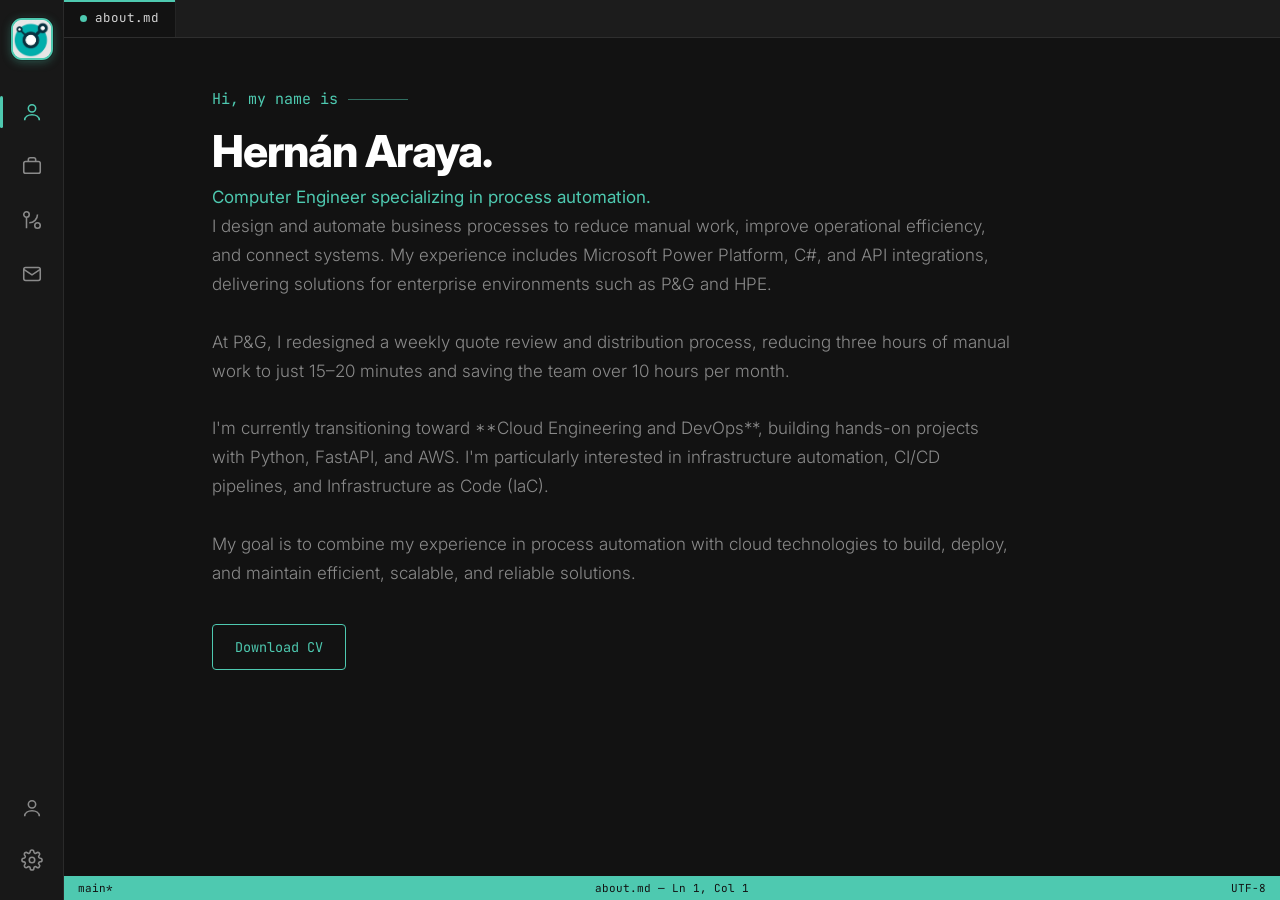
==== commit 7f5487e5: "Fix formatting in index.html for about section" ====
--- a/index.html
+++ b/index.html
@@ -97,7 +97,7 @@
           <div class="eyebrow">Hi, my name is</div>
           <h1 class="page-title">Hernán Araya.</h1>
           <p class="lead">
-            <strong style="color:var(--teal)">Computer Engineer specializing in process automation.</strong>
+            <strong style="color:var(--teal)">Computer Engineer specializing in process automation.</strong> <br>
             
 
 
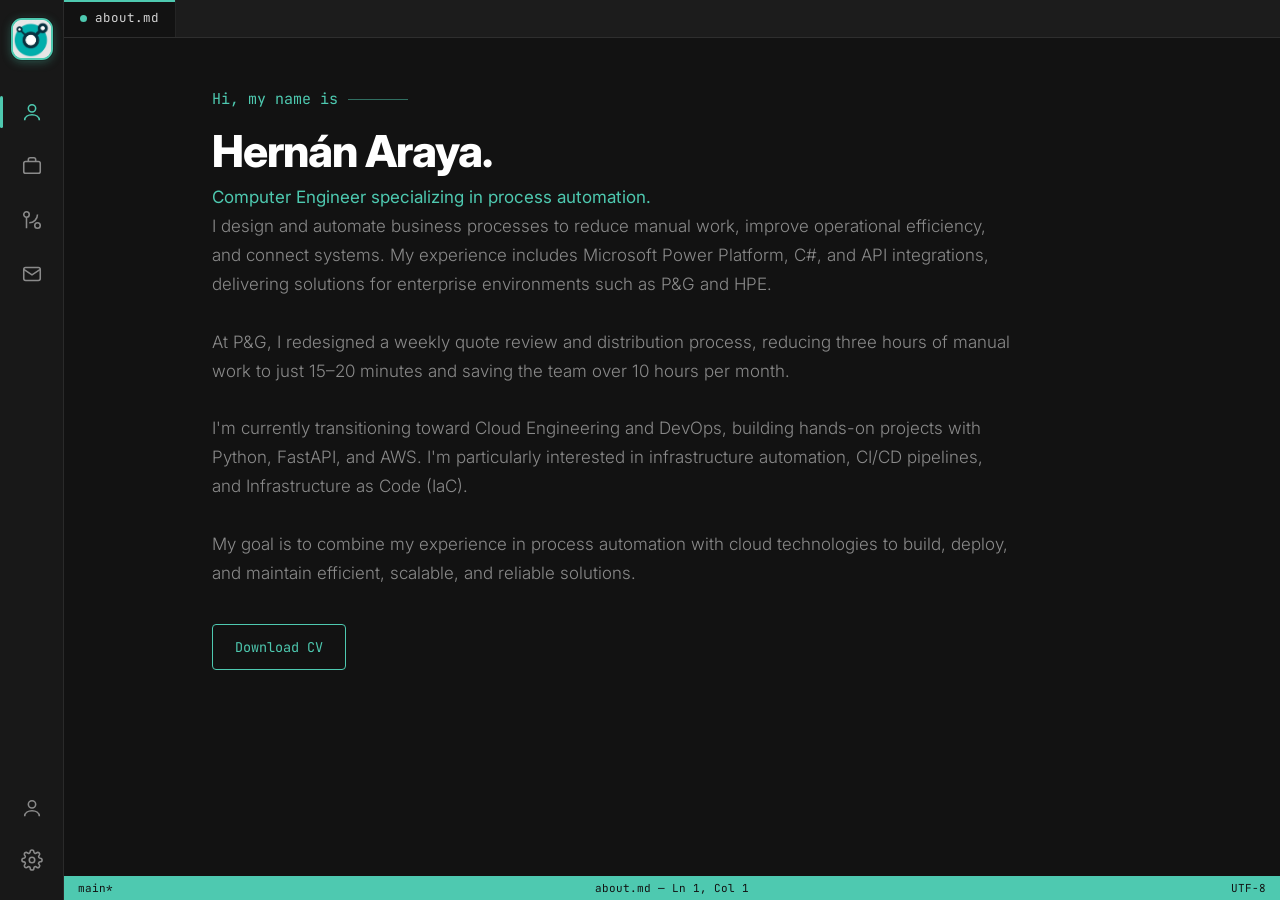
==== commit 55191d7c: "Update transition statement in index.html Removed markdown formatting from the transition statement." ====
--- a/index.html
+++ b/index.html
@@ -107,7 +107,7 @@
  <br><br>
 At P&G, I redesigned a weekly quote review and distribution process, reducing three hours of manual work to just 15–20 minutes and saving the team over 10 hours per month.
  <br><br>
-I'm currently transitioning toward **Cloud Engineering and DevOps**, building hands-on projects with Python, FastAPI, and AWS. I'm particularly interested in infrastructure automation, CI/CD pipelines, and Infrastructure as Code (IaC).
+I'm currently transitioning toward Cloud Engineering and DevOps, building hands-on projects with Python, FastAPI, and AWS. I'm particularly interested in infrastructure automation, CI/CD pipelines, and Infrastructure as Code (IaC).
  <br><br>
 My goal is to combine my experience in process automation with cloud technologies to build, deploy, and maintain efficient, scalable, and reliable solutions.
           </p>
